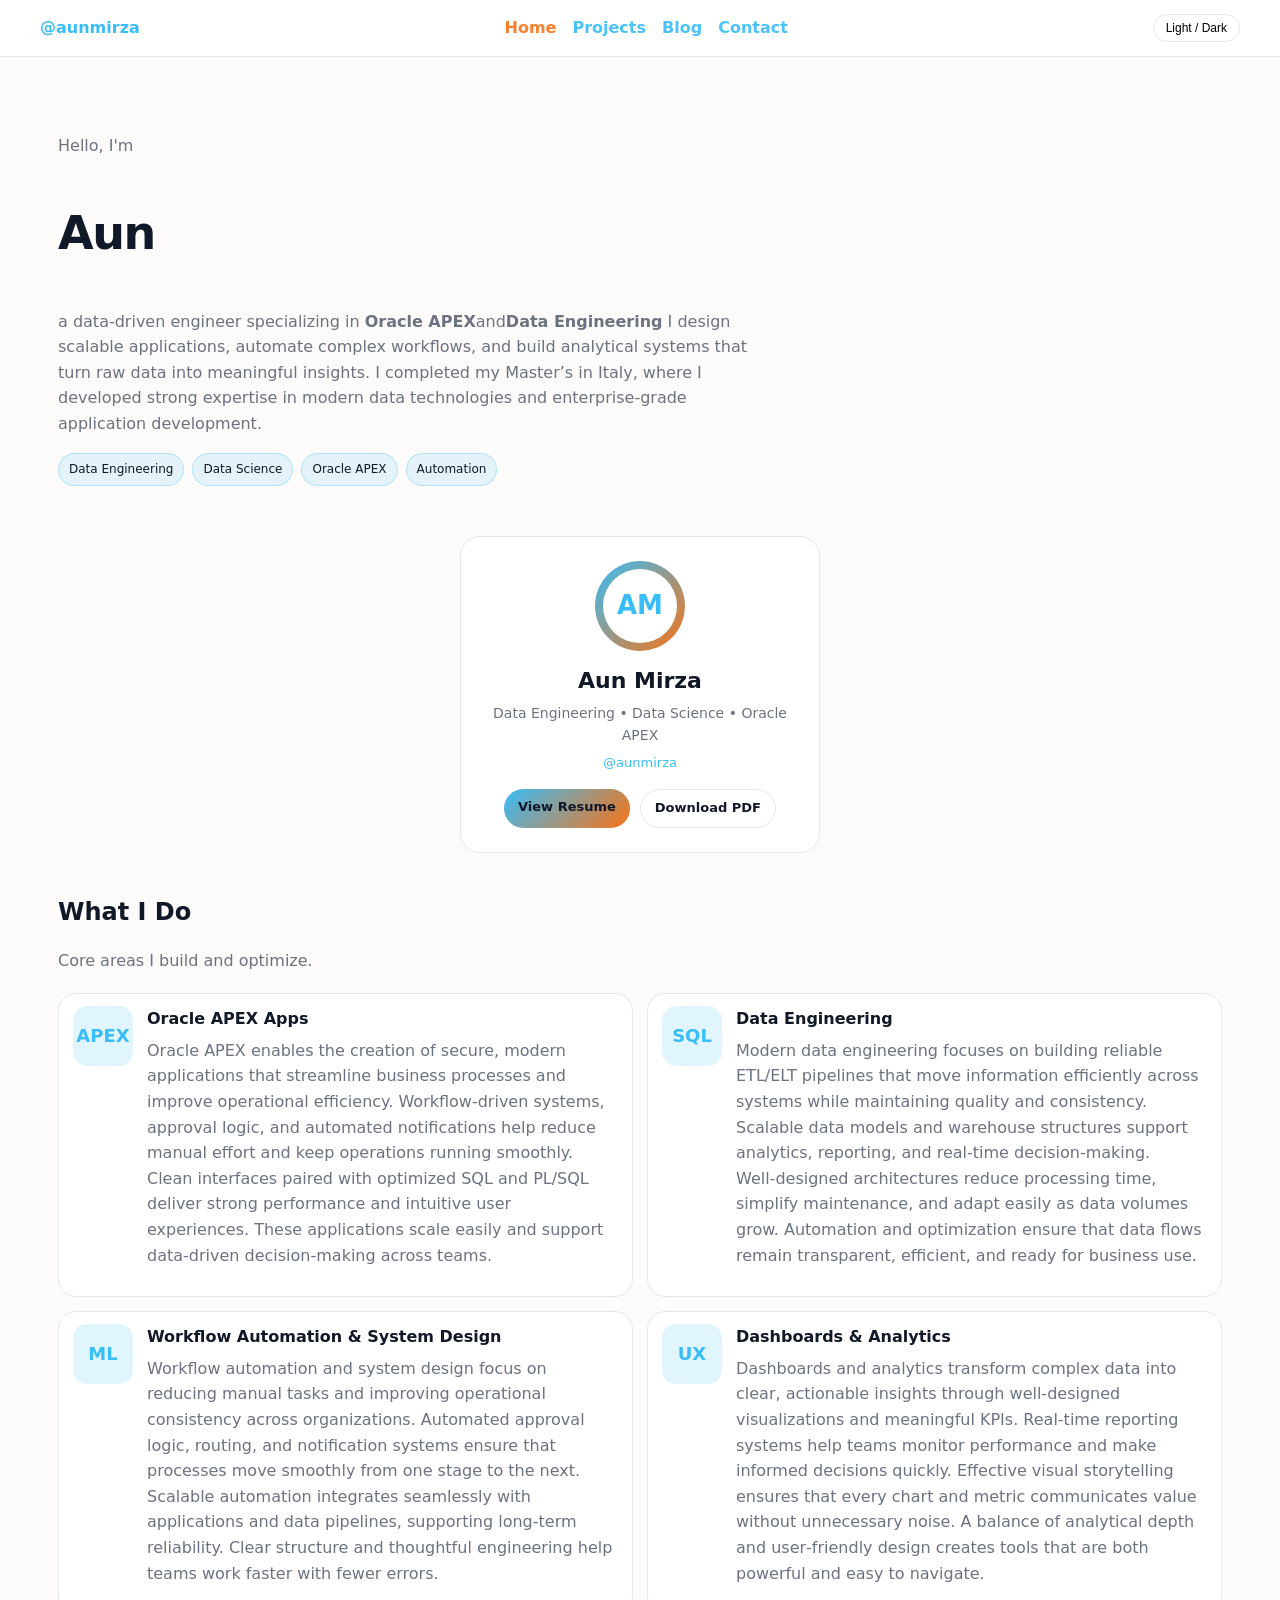
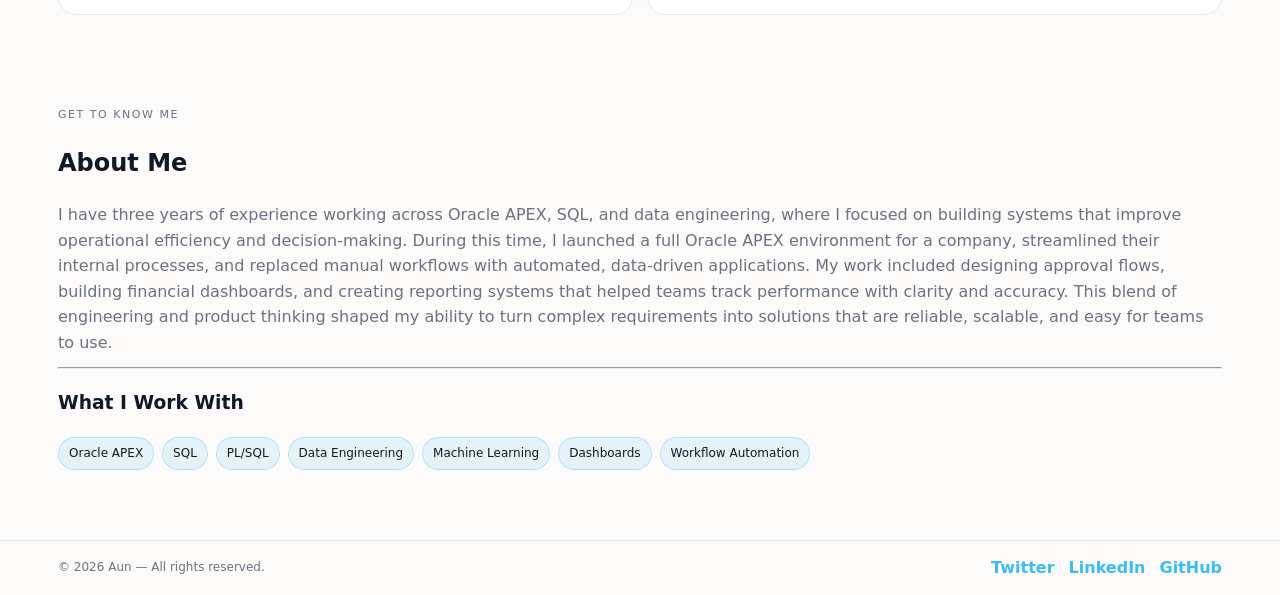
==== index.html @ 4d557bd5 "Update index.html" ====
<!DOCTYPE html>
<html lang="en" data-theme="light">
<head>
  <meta charset="UTF-8" />
  <meta name="viewport" content="width=device-width, initial-scale=1.0" />
  <title>Aun | Data Engineering • Data Science • Oracle APEX</title>
  <link rel="stylesheet" href="style.css" />
</head>

<body>

  <!-- HEADER -->
  <header class="header">
    <div class="container header-row">

      <a class="brand" href="index.html">@aunmirza</a>

      <!-- DESKTOP NAV -->
      <nav class="nav desktop-nav">
        <a href="index.html" class="active">Home</a>
        <a href="projects.html">Projects</a>
        <a href="blog.html">Blog</a>
        <a href="contact.html">Contact</a>
      </nav>

      <!-- THEME TOGGLE -->
      <button id="themeToggle" class="theme-toggle">Light / Dark</button>

      <!-- MOBILE MENU BUTTON -->
      <button class="menu-btn" id="menuBtn">
        <span></span>
        <span></span>
        <span></span>
      </button>

    </div>

    <!-- MOBILE NAV -->
    <nav class="mobile-nav" id="mobileNav">
      <a href="index.html" class="active">Home</a>
      <a href="projects.html">Projects</a>
      <a href="blog.html">Blog</a>
      <a href="contact.html">Contact</a>
    </nav>
  </header>
  <main class="container">

    <!-- HERO -->
    <section class="hero">
      <p class="muted">Hello, I'm</p>
      <h1 class="hero-title">
        Aun
      </h1>

      <p class="subtitle">
        a data‑driven engineer specializing in <strong>Oracle APEX</strong>and<strong>Data Engineering</strong>
        I design scalable applications, automate complex workflows, and build analytical systems that turn raw data into meaningful insights. 
        I completed my Master’s in Italy, where I developed strong expertise in modern data technologies and enterprise‑grade application development.
      </p>

      <div class="hero-meta">
        <span class="pill soft">Data Engineering</span>
        <span class="pill soft">Data Science</span>
        <span class="pill soft">Oracle APEX</span>
        <span class="pill soft">Automation</span>
      </div>
    </section>

    <!-- RESUME CARD -->
    <section class="resume-wrapper">
      <div class="resume-card">
        <div class="resume-avatar">
          <div class="resume-initials">AM</div>
        </div>

        <h2 class="resume-name">Aun Mirza</h2>
        <p class="resume-role">Data Engineering • Data Science • Oracle APEX</p>
        <p class="resume-handle">@aunmirza</p>

        <div class="resume-actions">
          <a href="Aun%20Mirza.pdf" class="btn-view">View Resume</a>
          <a href="Aun%20Mirza.pdf" download class="btn-download">Download PDF</a>
        </div>
      </div>
    </section>

    <!-- SKILLS -->
    <section class="section">
      <div class="section-head">
        <h2>What I Do</h2>
        <p class="muted">Core areas I build and optimize.</p>
      </div>

      <section class="card-grid">
         <article class="card">
          <div class="card-icon">APEX</div>
          <div class="card-text">
            <h3>Oracle APEX Apps</h3>
            <p>Oracle APEX enables the creation of secure, modern applications that streamline business processes and improve operational efficiency. Workflow‑driven systems, approval logic, and automated notifications help reduce manual effort and keep operations running smoothly. Clean interfaces paired with optimized SQL and PL/SQL deliver strong performance and intuitive user experiences. These applications scale easily and support data‑driven decision‑making across teams.</p>
          </div>
        </article>
        <article class="card">
          <div class="card-icon">SQL</div>
          <div class="card-text">
            <h3>Data Engineering</h3>
            <p>Modern data engineering focuses on building reliable ETL/ELT pipelines that move information efficiently across systems while maintaining quality and consistency. Scalable data models and warehouse structures support analytics, reporting, and real‑time decision‑making. Well‑designed architectures reduce processing time, simplify maintenance, and adapt easily as data volumes grow. Automation and optimization ensure that data flows remain transparent, efficient, and ready for business use.</p>
          </div>
        </article>

        <article class="card">
          <div class="card-icon">ML</div>
          <div class="card-text">
            <h3>Workflow Automation & System Design</h3>
            <p>Workflow automation and system design focus on reducing manual tasks and improving operational consistency across organizations. Automated approval logic, routing, and notification systems ensure that processes move smoothly from one stage to the next. Scalable automation integrates seamlessly with applications and data pipelines, supporting long‑term reliability. Clear structure and thoughtful engineering help teams work faster with fewer errors.</p>
          </div>
        </article>

       

        <article class="card">
          <div class="card-icon">UX</div>
          <div class="card-text">
            <h3>Dashboards & Analytics</h3>
            <p>Dashboards and analytics transform complex data into clear, actionable insights through well‑designed visualizations and meaningful KPIs. Real‑time reporting systems help teams monitor performance and make informed decisions quickly. Effective visual storytelling ensures that every chart and metric communicates value without unnecessary noise. A balance of analytical depth and user‑friendly design creates tools that are both powerful and easy to navigate.</p>
          </div>
        </article>
      </section>
    </section>

    <!-- ABOUT -->
    <section class="about">
      <div class="about-grid">

        <div class="about-left">
          <p class="eyebrow">GET TO KNOW ME</p>
          <h2 class="about-title">About Me</h2>

          <div class="about-body">
            <p>
             I have three years of experience working across Oracle APEX, SQL, and data engineering, where I focused on building systems that improve operational efficiency and decision‑making. During this time, I launched a full Oracle APEX environment for a company, streamlined their internal processes, and replaced manual workflows with automated, data‑driven applications. My work included designing approval flows, building financial dashboards, and creating reporting systems that helped teams track performance with clarity and accuracy. This blend of engineering and product 
              thinking shaped my ability to turn complex requirements into solutions that are reliable, scalable, and easy for teams to use.
            </p>
          </div>

          <hr class="divider" />

          <h3 class="chips-title">What I Work With</h3>
          <div class="chips">
            <span class="chip">Oracle APEX</span>
            <span class="chip">SQL</span>
            <span class="chip">PL/SQL</span>
            <span class="chip">Data Engineering</span>
            <span class="chip">Machine Learning</span>
            <span class="chip">Dashboards</span>
            <span class="chip">Workflow Automation</span>
          </div>
        </div>

      </div>
    </section>

  </main>

  <!-- FOOTER -->
  <footer class="footer">
    <div class="container footer-row">
      <span class="muted small">© <span id="year"></span> Aun — All rights reserved.</span>

      <nav class="footer-social">
        <a class="social-link" href="#">Twitter</a>
        <a class="social-link" href="#">LinkedIn</a>
        <a class="social-link" href="https://github.com/aunmirza">GitHub</a>
      </nav>
    </div>
  </footer>

  <script>
    document.getElementById("year").textContent = new Date().getFullYear();

    const root = document.documentElement;
    const toggle = document.getElementById("themeToggle");

    const saved = localStorage.getItem("theme");
    if (saved) root.setAttribute("data-theme", saved);

    toggle.addEventListener("click", () => {
      const current = root.getAttribute("data-theme");
      const next = current === "light" ? "dark" : "light";
      root.setAttribute("data-theme", next);
      localStorage.setItem("theme", next);
    });

    const menuBtn = document.getElementById("menuBtn");
    const mobileNav = document.getElementById("mobileNav");

    menuBtn.addEventListener("click", () => {
      mobileNav.classList.toggle("show");
    });

    const header = document.querySelector(".header");
    window.addEventListener("scroll", () => {
      if (window.scrollY > 10) {
        header.classList.add("scrolled");
      } else {
        header.classList.remove("scrolled");
      }
    });
  </script>

</body>
</html>
---- style.css ----
/* THEME TOKENS */
:root {
  --bg: #fcfbf9;
  --text: #111827;
  --muted: #6b7280;
  --border: #e5e7eb;
  --card: #ffffff;

  --accent-blue: #38bdf8;
  --accent-orange: #f97316;

  --radius: 18px;
  --shadow: 0 1px 2px rgba(0,0,0,.06);
  --shadowHover: 0 10px 24px rgba(0,0,0,.08);

  --max: 1200px;
}

[data-theme="dark"] {
  --bg: #0f172a;
  --text: #f1f5f9;
  --muted: #94a3b8;
  --border: #1e293b;
  --card: #111827;
}

/* GLOBAL */
* { box-sizing: border-box; }
body {
  margin: 0;
  font-family: system-ui, sans-serif;
  background: var(--bg);
  color: var(--text);
  line-height: 1.6;
  transition: background .3s, color .3s;
}

a { color: inherit; text-decoration: none; }

.container {
  max-width: var(--max);
  margin: 0 auto;
  padding: 0 18px;
}

.muted { color: var(--muted); }
.small { font-size: 12px; }

/* STICKY HEADER */
.header {
  position: sticky;
  top: 0;
  z-index: 999;
  background: var(--card);
  border-bottom: 1px solid var(--border);
  backdrop-filter: blur(12px);
  transition: box-shadow .3s ease, background .3s ease;
}

.header.scrolled {
  box-shadow: 0 4px 14px rgba(0,0,0,0.08);
}

.header-row {
  display: flex;
  justify-content: space-between;
  align-items: center;
  padding: 14px 0;
}

.brand {
  font-weight: 800;
  color: var(--accent-blue);
}

.nav {
  display: flex;
  gap: 16px;
}

.nav a {
  font-weight: 700;
  color: var(--accent-blue);
  opacity: .9;
}

.nav a.active {
  color: var(--accent-orange);
}

.theme-toggle {
  padding: 6px 12px;
  border-radius: 999px;
  border: 1px solid var(--border);
  background: var(--card);
  cursor: pointer;
  font-size: 12px;
}

/* MOBILE MENU BUTTON (3-line hamburger) */
.menu-btn {
  display: none;
  flex-direction: column;
  gap: 4px;
  background: none;
  border: none;
  cursor: pointer;
  padding: 6px;
}

.menu-btn span {
  width: 24px;
  height: 3px;
  background: var(--text);
  border-radius: 4px;
  transition: .3s;
}

/* MOBILE NAV DROPDOWN */
.mobile-nav {
  display: none;
  flex-direction: column;
  background: var(--card);
  border-top: 1px solid var(--border);
  padding: 10px 0;
  animation: slideDown .3s ease;
}

.mobile-nav a {
  padding: 14px 20px;
  font-weight: 700;
  color: var(--text);
  border-bottom: 1px solid var(--border);
  text-align: center;
}

.mobile-nav a:last-child {
  border-bottom: none;
}

.mobile-nav.show {
  display: flex;
}

/* SLIDE DOWN ANIMATION */
@keyframes slideDown {
  from { opacity: 0; transform: translateY(-10px); }
  to { opacity: 1; transform: translateY(0); }
}

/* HERO */
.hero {
  padding: 60px 0 30px;
}

.hero-title {
  font-size: clamp(32px, 4vw, 46px);
  font-weight: 900;
  letter-spacing: -0.03em;
}

.hero-title span {
  background: linear-gradient(120deg, var(--accent-blue), var(--accent-orange));
  -webkit-background-clip: text;
  color: transparent;
}

.subtitle {
  margin-top: 14px;
  max-width: 70ch;
  color: var(--muted);
}

.hero-meta {
  margin-top: 16px;
  display: flex;
  gap: 8px;
  flex-wrap: wrap;
}

.pill {
  padding: 6px 10px;
  border-radius: 999px;
  border: 1px solid var(--border);
  font-size: 12px;
}

.pill.soft {
  background: rgba(56,189,248,.12);
  border-color: rgba(56,189,248,.3);
}

/* RESUME CARD */
.resume-wrapper {
  display: flex;
  justify-content: center;
  margin: 20px 0 40px;
}

.resume-card {
  width: 100%;
  max-width: 360px;
  padding: 24px;
  border-radius: 20px;
  background: var(--card);
  border: 1px solid var(--border);
  text-align: center;
  transition: .3s;
}

.resume-avatar {
  width: 90px;
  height: 90px;
  margin: 0 auto 12px;
  border-radius: 50%;
  background: linear-gradient(135deg, var(--accent-blue), var(--accent-orange));
  display: grid;
  place-items: center;
}

.resume-initials {
  width: 74px;
  height: 74px;
  border-radius: 50%;
  background: var(--card);
  display: grid;
  place-items: center;
  font-size: 26px;
  font-weight: 900;
  color: var(--accent-blue);
}

.resume-name {
  margin: 10px 0 4px;
  font-size: 22px;
  font-weight: 900;
}

.resume-role {
  margin: 0;
  font-size: 14px;
  color: var(--muted);
}

.resume-handle {
  margin: 6px 0 16px;
  font-size: 13px;
  color: var(--accent-blue);
}

.resume-actions {
  display: flex;
  justify-content: center;
  gap: 10px;
}

.btn-view,
.btn-download {
  padding: 8px 14px;
  border-radius: 999px;
  font-size: 13px;
  font-weight: 700;
  text-decoration: none;
  transition: .2s;
}

.btn-view {
  background: linear-gradient(135deg, var(--accent-blue), var(--accent-orange));
  color: #0f172a;
}

.btn-download {
  background: var(--card);
  border: 1px solid var(--border);
  color: var(--text);
}

/* CARDS */
.section {
  padding-bottom: 40px;
}

.section-head h2 {
  margin-bottom: 4px;
}

.card-grid {
  display: grid;
  grid-template-columns: repeat(2,1fr);
  gap: 14px;
  margin-top: 20px;
}

.card {
  display: flex;
  gap: 14px;
  background: var(--card);
  border: 1px solid var(--border);
  border-radius: var(--radius);
  padding: 12px 14px;
  min-height: auto;
  transition: .2s;
}

.card:hover {
  transform: translateY(-2px);
  border-color: var(--accent-blue);
}

/* UPDATED ICONS — PERFECT EQUAL SIZE */
.card-icon {
  width: 60px;
  height: 60px;
  min-width: 60px;
  min-height: 60px;
  border-radius: 14px;
  background: rgba(56,189,248,.15);
  display: flex;
  align-items: center;
  justify-content: center;
  font-weight: 900;
  font-size: 18px;
  color: var(--accent-blue);
  text-transform: uppercase;
}

.card-text h3 {
  margin: 0;
  font-size: 16px;
  font-weight: 900;
}

.card-text p {
  margin-top: 6px;
  color: var(--muted);
}

/* ABOUT */
.about {
  padding: 40px 0 70px;
}

.about-grid {
  display: grid;
  grid-template-columns: 1fr;
  gap: 28px;
}

.eyebrow {
  font-size: 11px;
  letter-spacing: .14em;
  color: var(--muted);
}

.about-title {
  font-size: 24px;
  font-weight: 900;
}

.about-body p {
  margin-bottom: 12px;
  color: var(--muted);
}

.chips {
  display: flex;
  flex-wrap: wrap;
  gap: 8px;
}

.chip {
  padding: 6px 10px;
  border-radius: 999px;
  background: rgba(56,189,248,.12);
  border: 1px solid rgba(56,189,248,.3);
  font-size: 12px;
}

/* FOOTER */
.footer {
  border-top: 1px solid var(--border);
  padding: 14px 0;
}

.footer-row {
  display: flex;
  justify-content: space-between;
  align-items: center;
}

.footer-social {
  display: flex;
  gap: 14px;
}

.social-link {
  font-weight: 700;
  color: var(--accent-blue);
}

/* BLOG LAYOUT */
.blog-layout {
  display: grid;
  grid-template-columns: 2fr 1fr;
  gap: 40px;
  padding-top: 40px;
}

.blog-title {
  font-size: 28px;
  font-weight: 900;
  margin-bottom: 20px;
}

.blog-grid {
  display: grid;
  grid-template-columns: repeat(2, 1fr);
  gap: 22px;
}

.blog-card {
  background: var(--card);
  border: 1px solid var(--border);
  border-radius: 16px;
  overflow: hidden;
  transition: .2s;
}

.blog-card:hover {
  transform: translateY(-3px);
  border-color: var(--accent-blue);
}

.blog-thumb {
  width: 100%;
  height: 160px;
  object-fit: cover;
}

.blog-content {
  padding: 14px 16px;
}

.blog-tag {
  font-size: 11px;
  padding: 4px 8px;
  border-radius: 999px;
  background: rgba(56,189,248,.12);
  border: 1px solid rgba(56,189,248,.3);
}

.blog-content h2 {
  margin: 10px 0 6px;
  font-size: 18px;
  font-weight: 900;
}

.blog-content p {
  margin: 0 0 10px;
  color: var(--muted);
}

.blog-date {
  font-size: 12px;
  color: var(--muted);
}

/* SIDEBAR */
.sidebar {
  display: flex;
  flex-direction: column;
  gap: 24px;
}

.sidebar-box {
  background: var(--card);
  border: 1px solid var(--border);
  padding: 16px;
  border-radius: 16px;
}

.sidebar-box h3 {
  margin: 0 0 12px;
  font-size: 16px;
  font-weight: 900;
}

.search-input {
  width: 100%;
  padding: 10px;
  border-radius: 10px;
  border: 1px solid var(--border);
  background: var(--bg);
  color: var(--text);
}

.sidebar-list {
  list-style: none;
  padding: 0;
  margin: 0;
}

.sidebar-list li {
  padding: 6px 0;
  font-size: 14px;
  color: var(--text);
}

.sidebar-tags {
  display: flex;
  flex-wrap: wrap;
  gap: 8px;
}

.sidebar-tags span {
  padding: 6px 10px;
  border-radius: 999px;
  background: rgba(56,189,248,.12);
  border: 1px solid rgba(56,189,248,.3);
  font-size: 12px;
}

/* RESPONSIVE */
@media (max-width: 860px) {
  .desktop-nav {
    display: none;
  }
  .menu-btn {
    display: flex;
  }
  .blog-layout {
    grid-template-columns: 1fr;
  }
  .blog-grid {
    grid-template-columns: 1fr;
  }
  .card-grid {
    grid-template-columns: 1fr;
  }
}
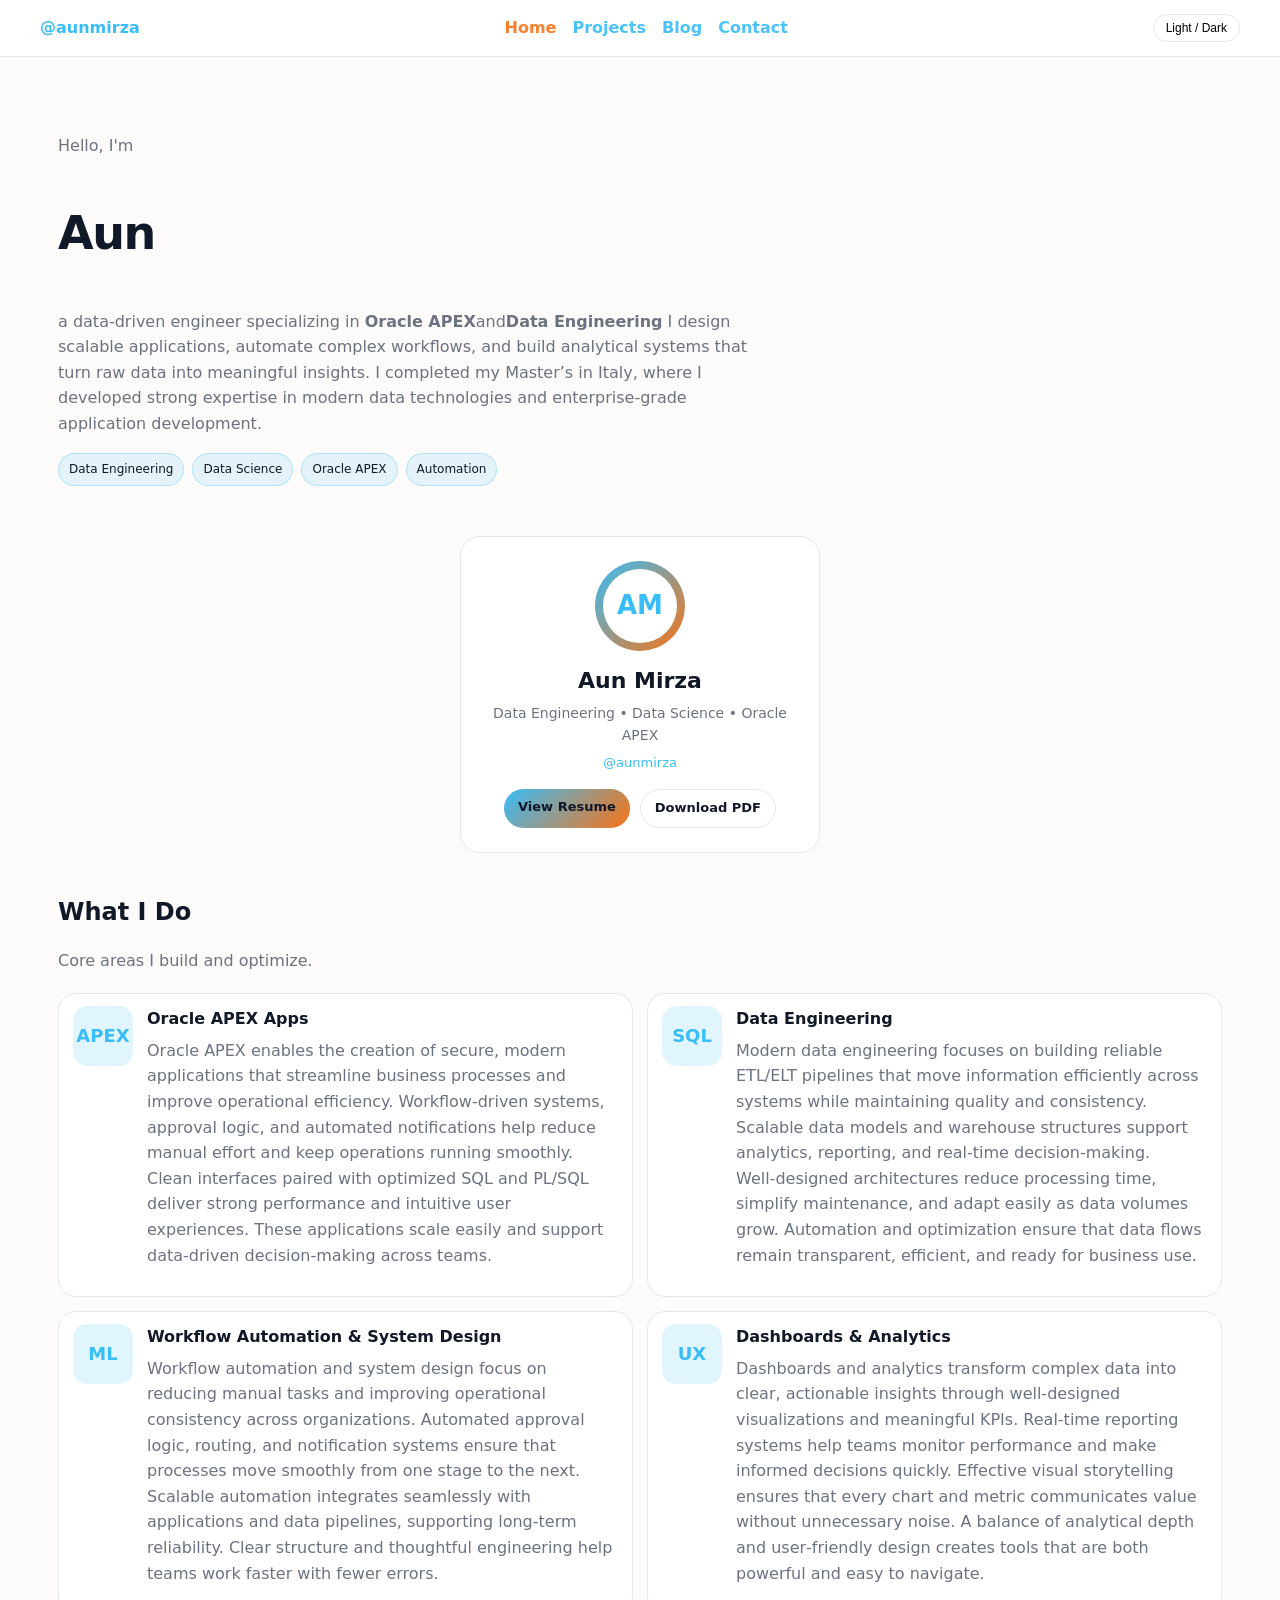
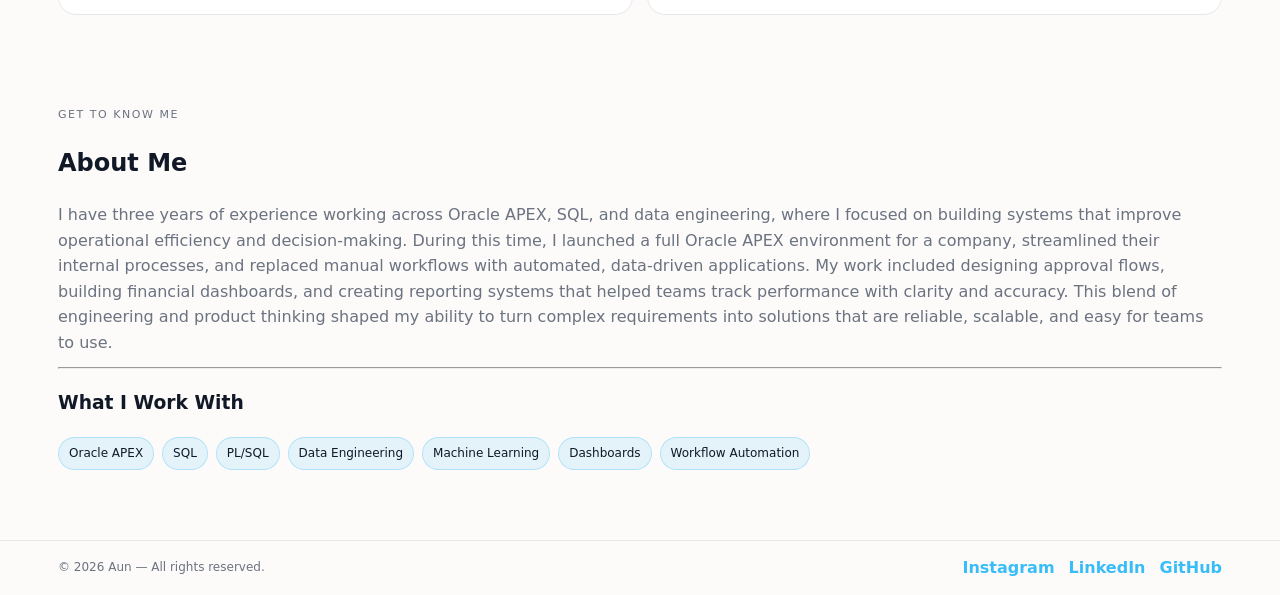
==== commit e9e9bc8e: "Update index.html" ====
--- a/index.html
+++ b/index.html
@@ -167,8 +167,8 @@
       <span class="muted small">© <span id="year"></span> Aun — All rights reserved.</span>
 
       <nav class="footer-social">
-        <a class="social-link" href="#">Twitter</a>
-        <a class="social-link" href="#">LinkedIn</a>
+        <a class="social-link" href="https://www.instagram.com/aunmrizich/">Instagram</a>
+        <a class="social-link" href="www.linkedin.com/in/aun-mirza-247762175">LinkedIn</a>
         <a class="social-link" href="https://github.com/aunmirza">GitHub</a>
       </nav>
     </div>
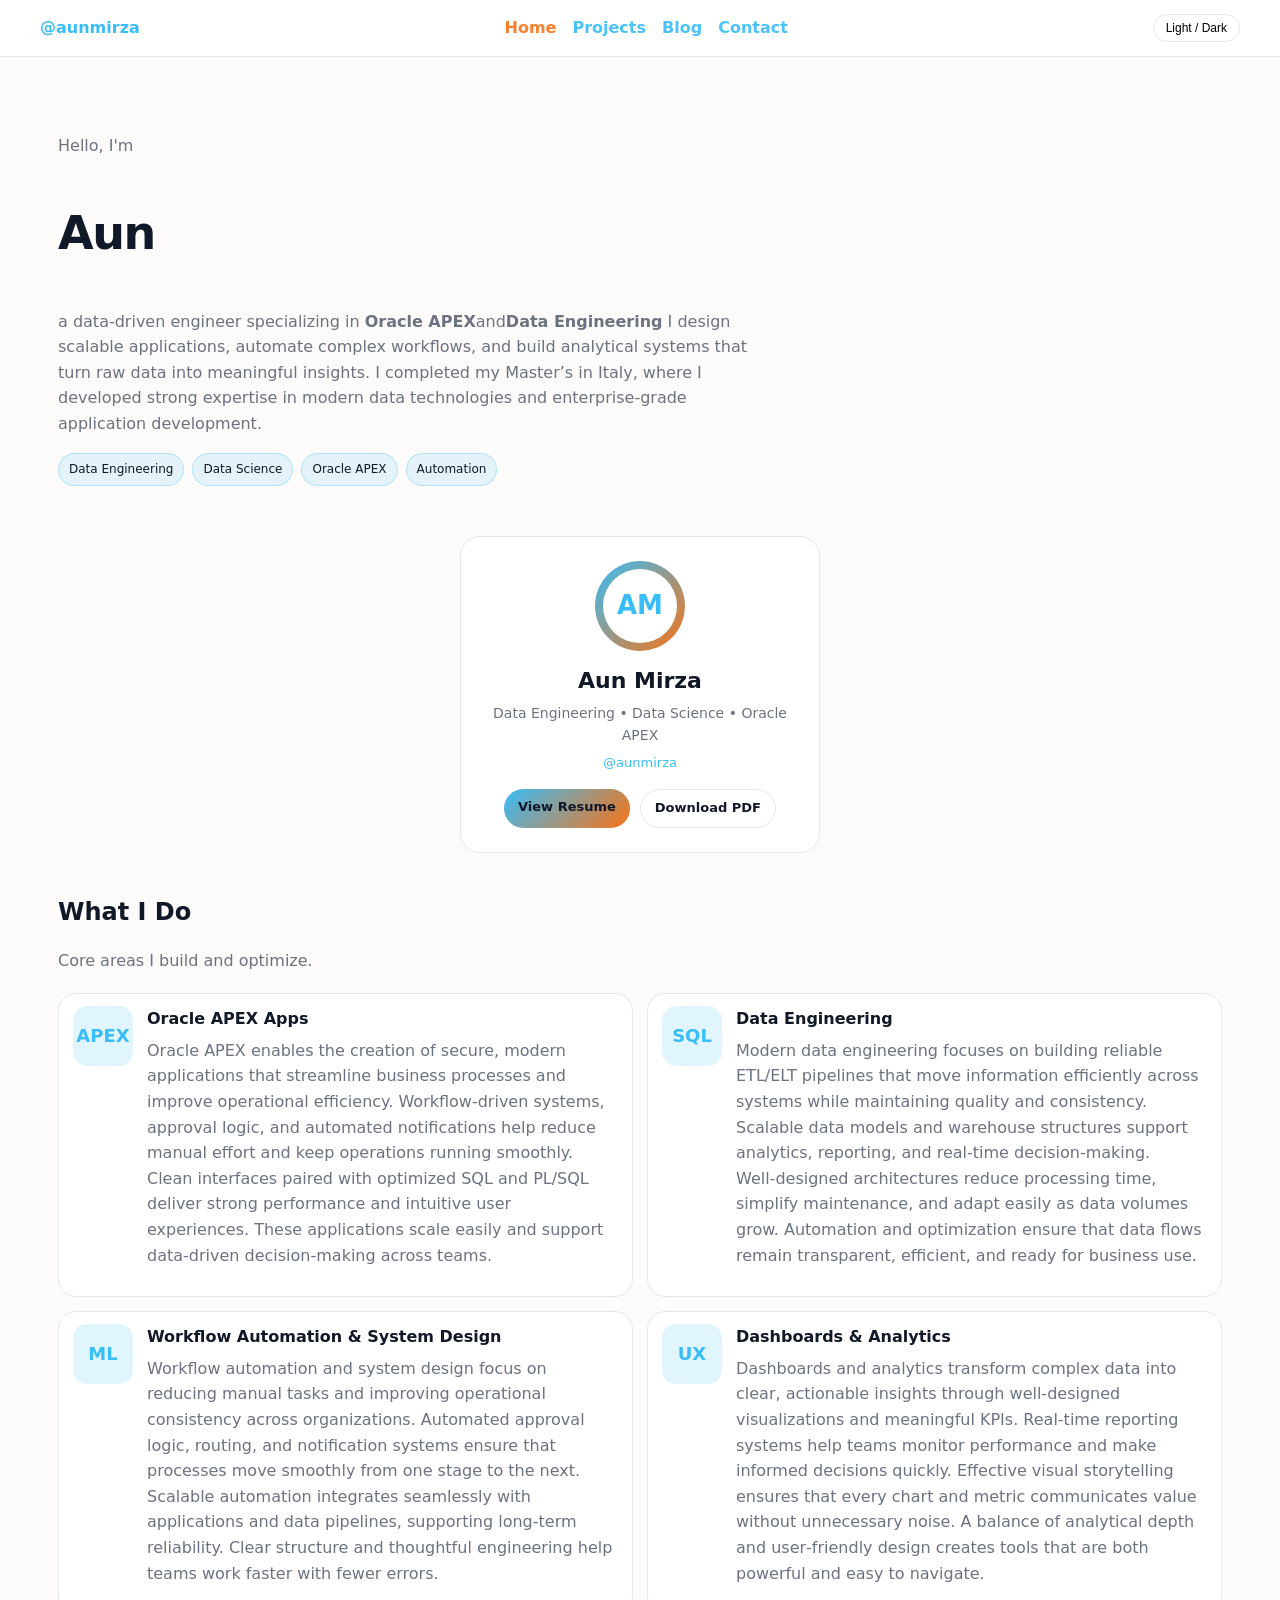
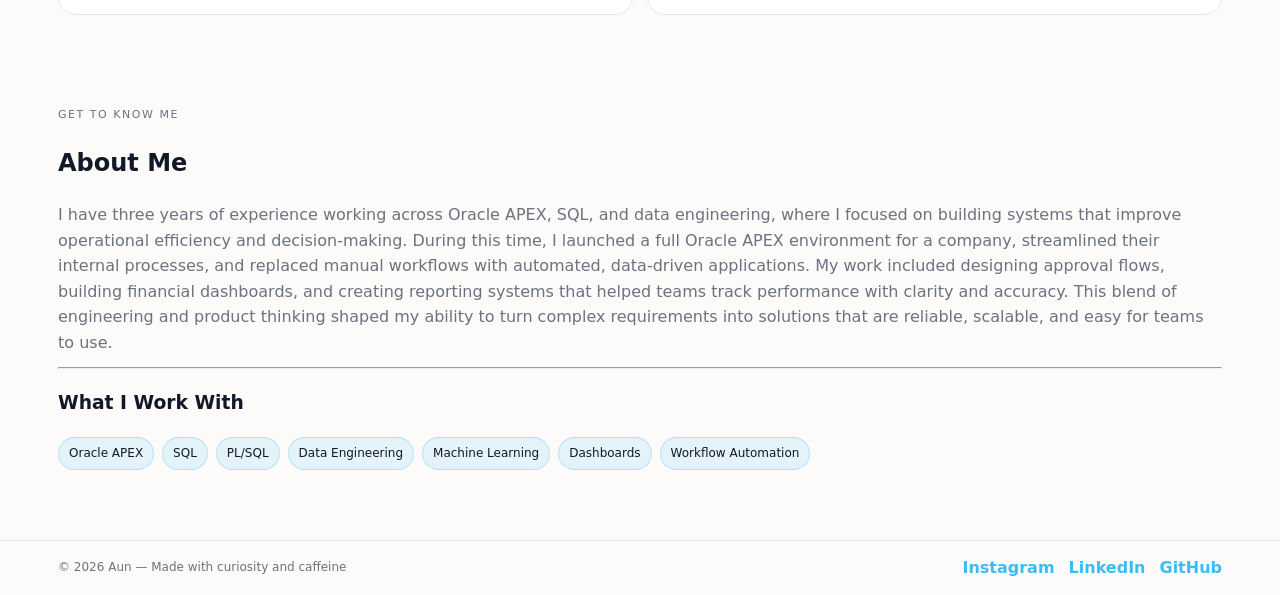
==== commit 559b124c: "Update index.html" ====
--- a/index.html
+++ b/index.html
@@ -164,11 +164,11 @@
   <!-- FOOTER -->
   <footer class="footer">
     <div class="container footer-row">
-      <span class="muted small">© <span id="year"></span> Aun — All rights reserved.</span>
+<span class="muted small">© <span id="year"></span> Aun — Made with curiosity and caffeine</span>
 
       <nav class="footer-social">
         <a class="social-link" href="https://www.instagram.com/aunmrizich/">Instagram</a>
-        <a class="social-link" href="www.linkedin.com/in/aun-mirza-247762175">LinkedIn</a>
+        <a class="social-link" href="https://www.linkedin.com/in/aun-mirza-247762175/">LinkedIn</a>
         <a class="social-link" href="https://github.com/aunmirza">GitHub</a>
       </nav>
     </div>
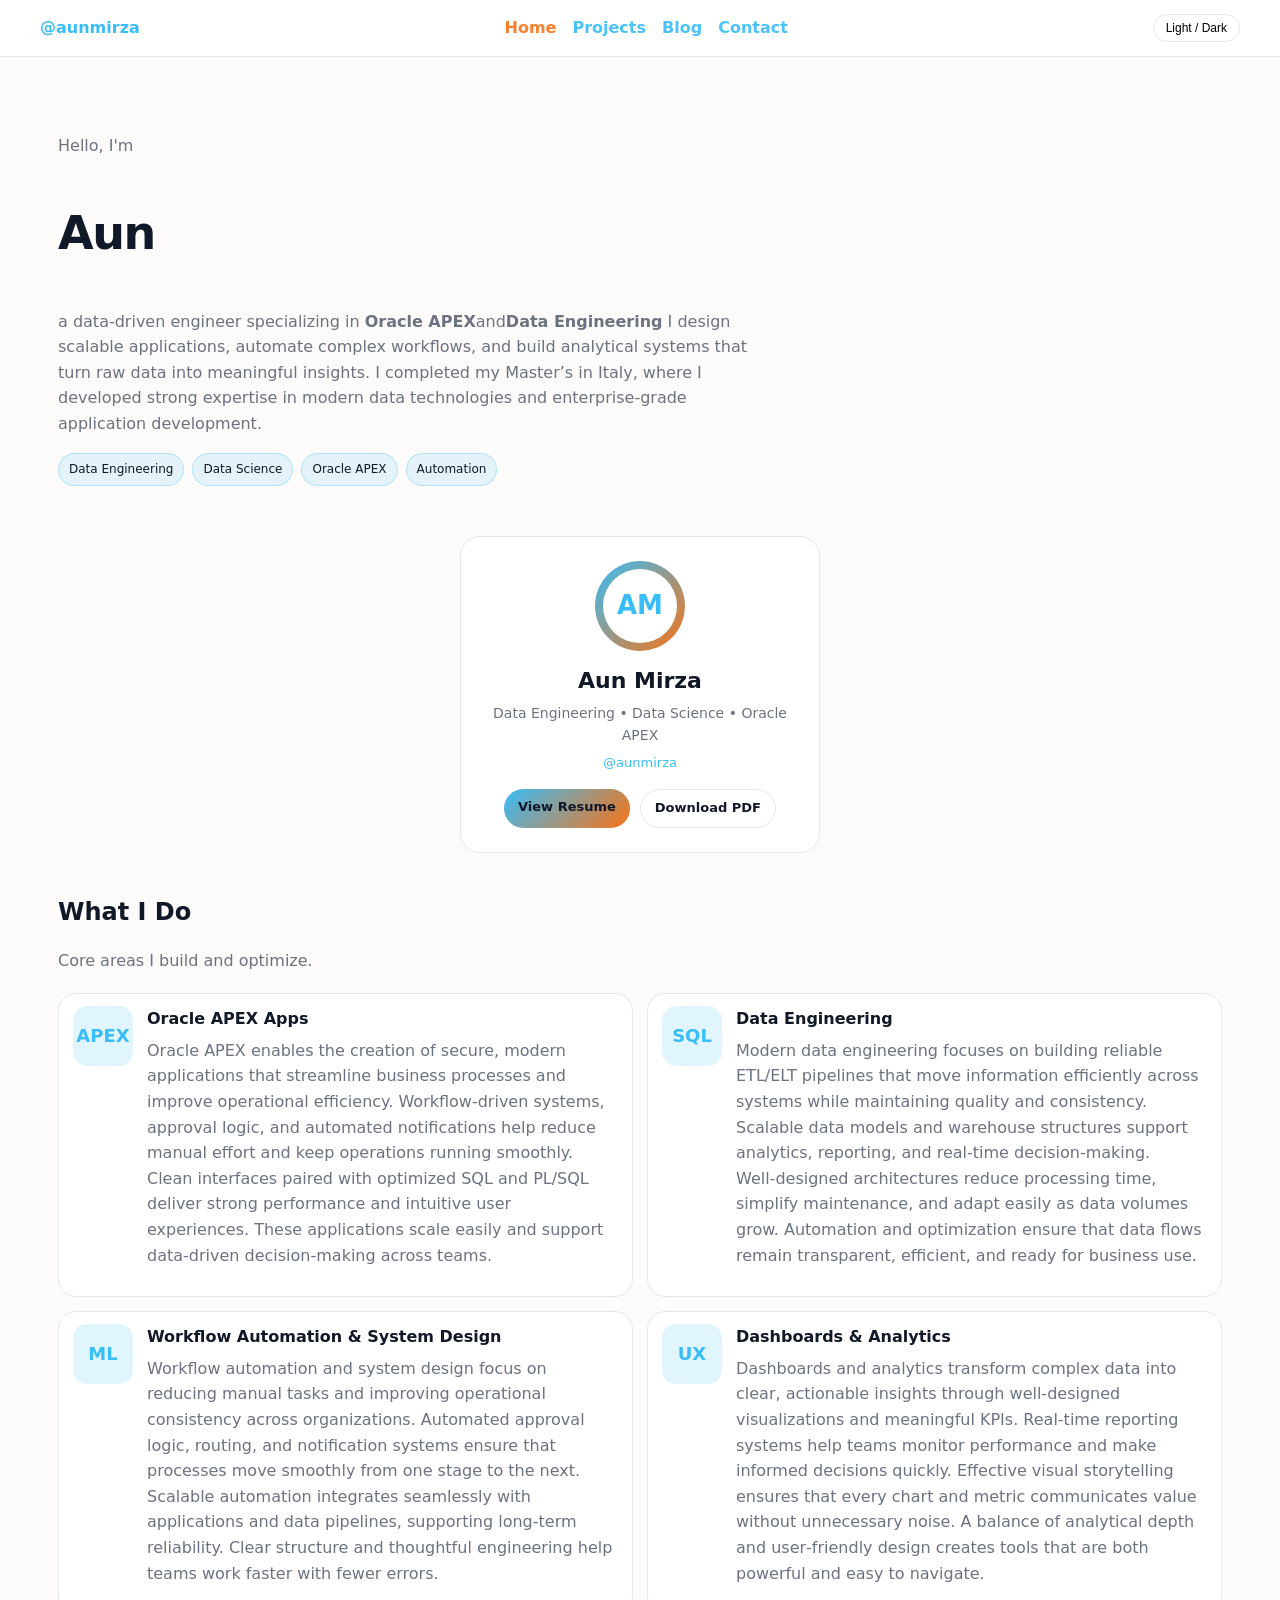
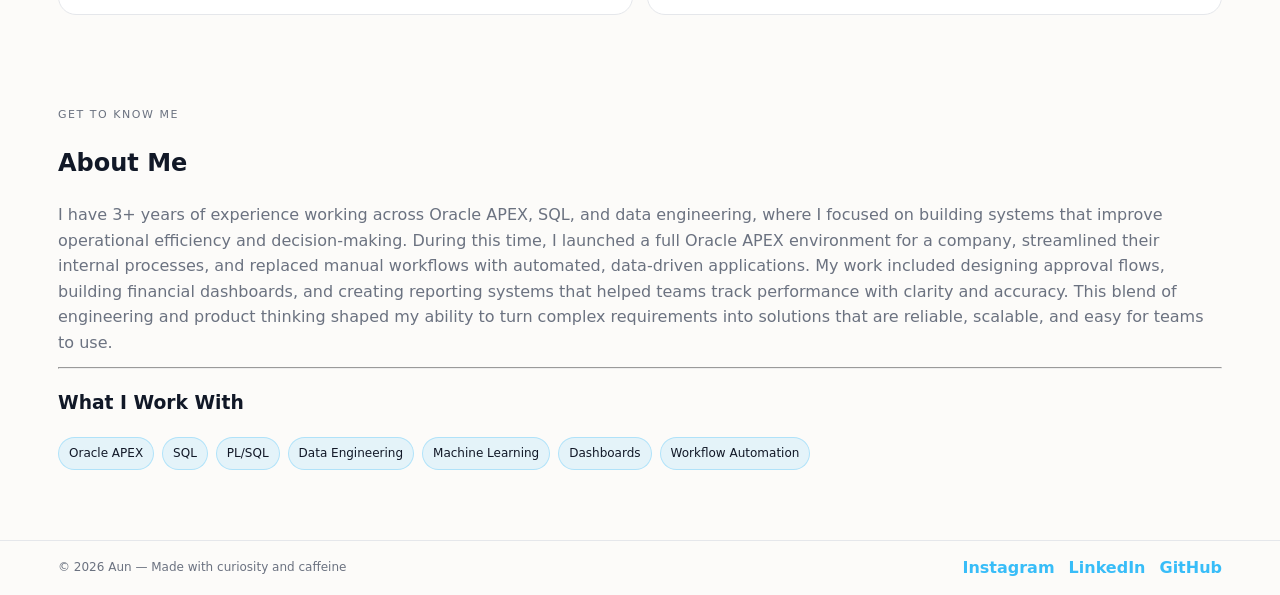
==== commit 2f2dda5f: "Update index.html" ====
--- a/index.html
+++ b/index.html
@@ -137,7 +137,7 @@
 
           <div class="about-body">
             <p>
-             I have three years of experience working across Oracle APEX, SQL, and data engineering, where I focused on building systems that improve operational efficiency and decision‑making. During this time, I launched a full Oracle APEX environment for a company, streamlined their internal processes, and replaced manual workflows with automated, data‑driven applications. My work included designing approval flows, building financial dashboards, and creating reporting systems that helped teams track performance with clarity and accuracy. This blend of engineering and product 
+             I have 3+ years of experience working across Oracle APEX, SQL, and data engineering, where I focused on building systems that improve operational efficiency and decision‑making. During this time, I launched a full Oracle APEX environment for a company, streamlined their internal processes, and replaced manual workflows with automated, data‑driven applications. My work included designing approval flows, building financial dashboards, and creating reporting systems that helped teams track performance with clarity and accuracy. This blend of engineering and product 
               thinking shaped my ability to turn complex requirements into solutions that are reliable, scalable, and easy for teams to use.
             </p>
           </div>
--- a/style.css
+++ b/style.css
@@ -97,6 +97,16 @@
   font-size: 12px;
 }
 
+/* FIX ADDED — theme toggle visible in dark mode */
+[data-theme="dark"] .theme-toggle {
+  color: #ffffff !important;
+  border-color: #ffffff;
+  background: #1e293b;
+}
+[data-theme="dark"] .theme-toggle:hover {
+  background: #334155;
+}
+
 /* MOBILE MENU BUTTON (3-line hamburger) */
 .menu-btn {
   display: none;
@@ -114,6 +124,11 @@
   background: var(--text);
   border-radius: 4px;
   transition: .3s;
+}
+
+/* FIX ADDED — hamburger lines visible in dark mode */
+[data-theme="dark"] .menu-btn span {
+  background: #ffffff;
 }
 
 /* MOBILE NAV DROPDOWN */
